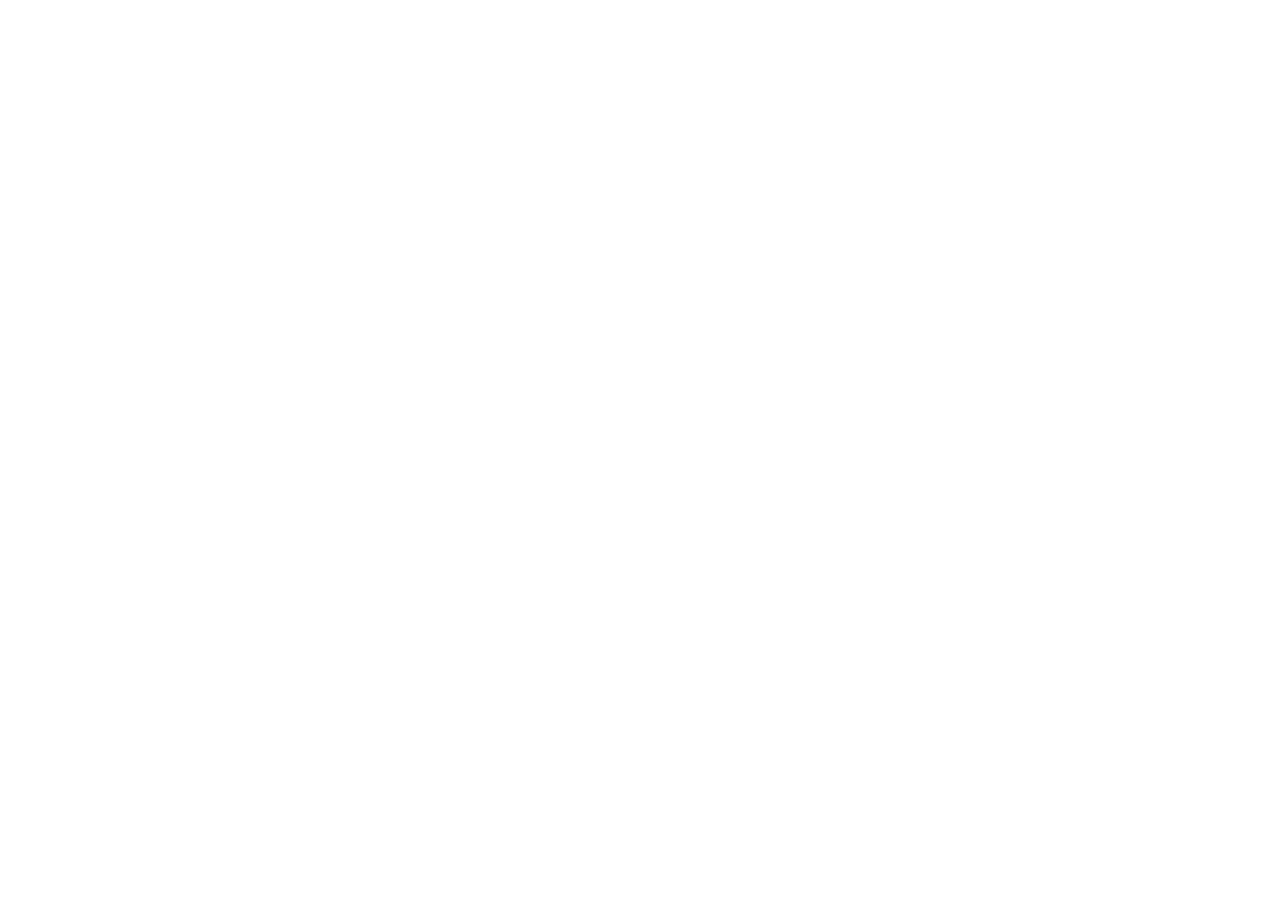
==== flex.html @ 1f8d32c5 "Create Flex.html Bootstrap" ====
<!DOCTYPE html>
<html lang="en">
<head>
    <meta charset="UTF-8">
    <meta http-equiv="X-UA-Compatible" content="IE=edge">
    <meta name="viewport" content="width=device-width, initial-scale=1.0">
    <link rel="stylesheet" href="style.css">
    <link href="https://cdn.jsdelivr.net/npm/bootstrap@5.2.3/dist/css/bootstrap.min.css" rel="stylesheet">
    <title>Flex Bootstrap</title>
</head>
<body>
    







    <script src="script.js"></script>
    <script src="https://cdn.jsdelivr.net/npm/bootstrap@5.2.3/dist/js/bootstrap.bundle.min.js"></script>
</body>
</html>
---- style.css ----
.card_style{
    width: 400px;
}

body{
    position: relative;
}
#section1{
    padding: 100px 20px;
}
#section2{
    padding: 100px 20px;
}
#section3{
    padding: 100px 20px;
}
#section4{
    padding: 100px 20px;
}
span {
    display: inline-block;
    width: 70px;
    height: 70px;
    margin: 6px;
    background-color: #f9f9f9;
  }
#bgc{
    background-color: rgb(145, 145, 145);
}
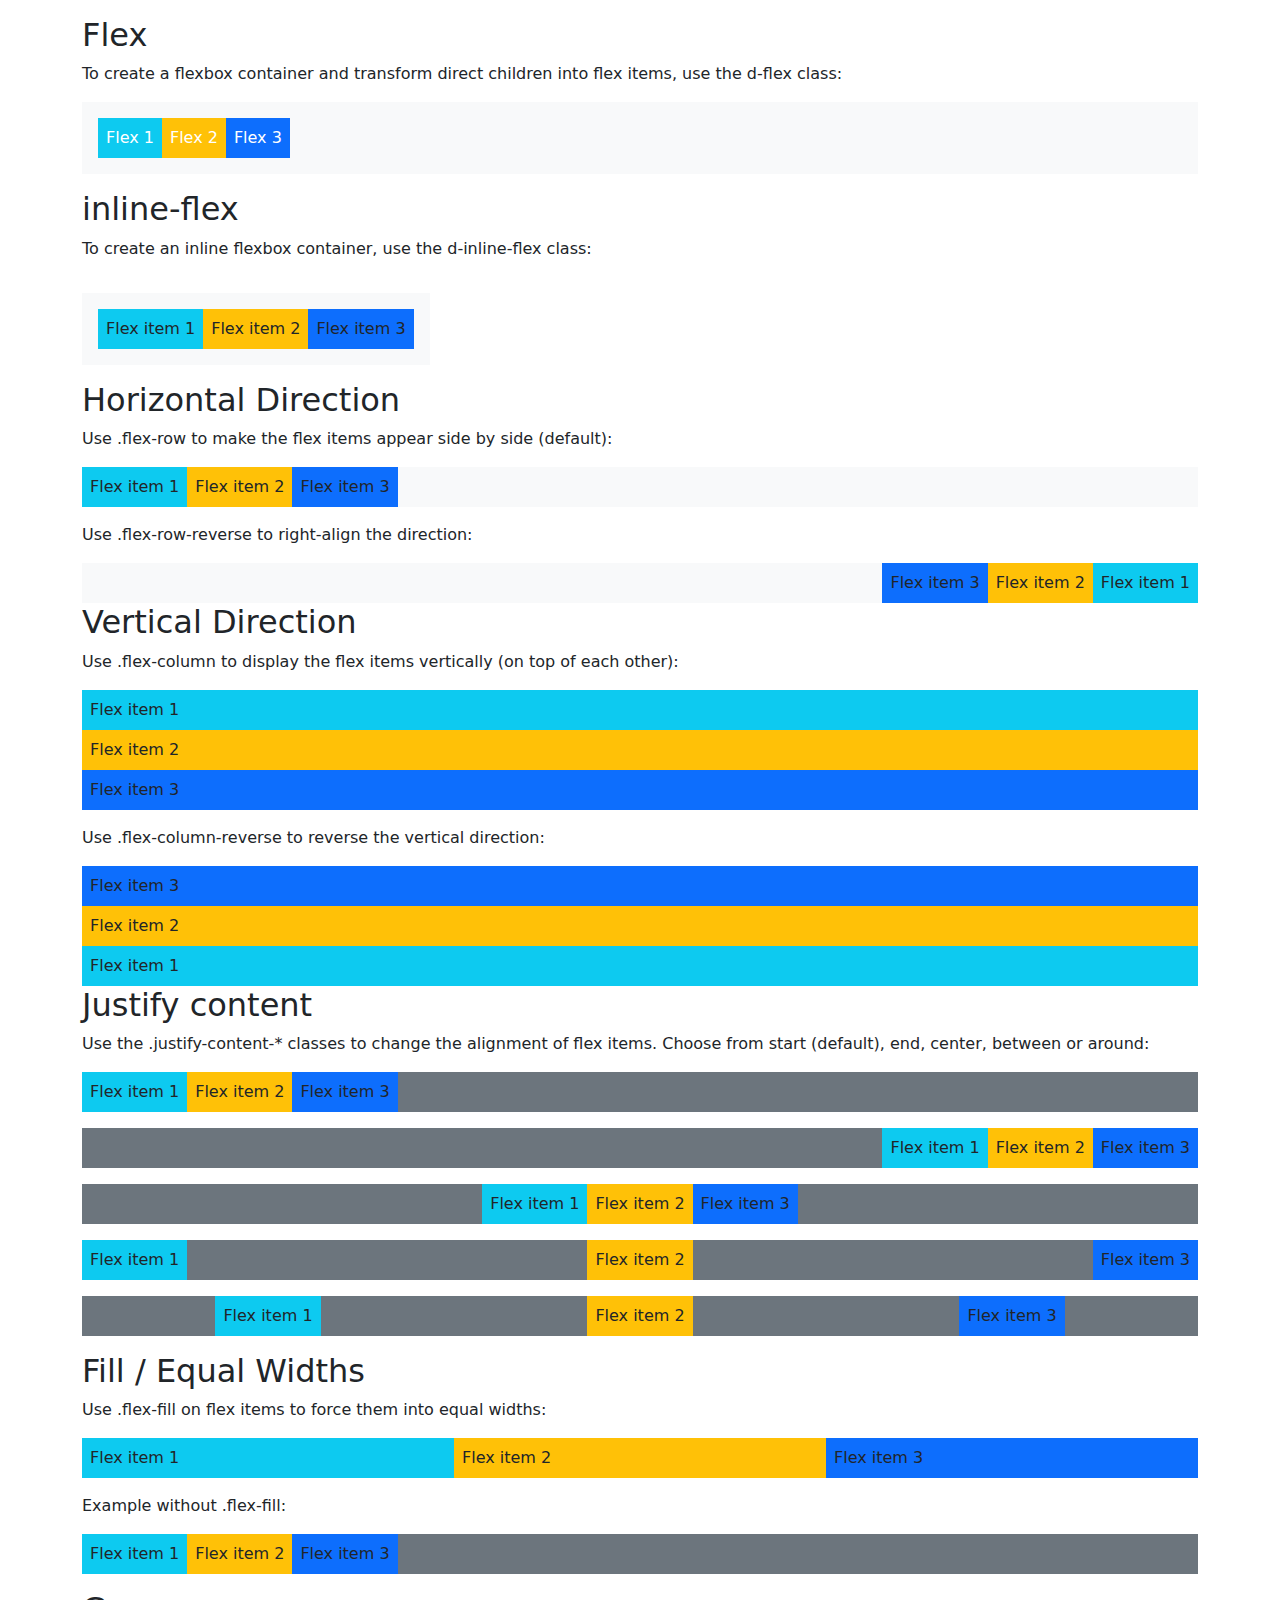
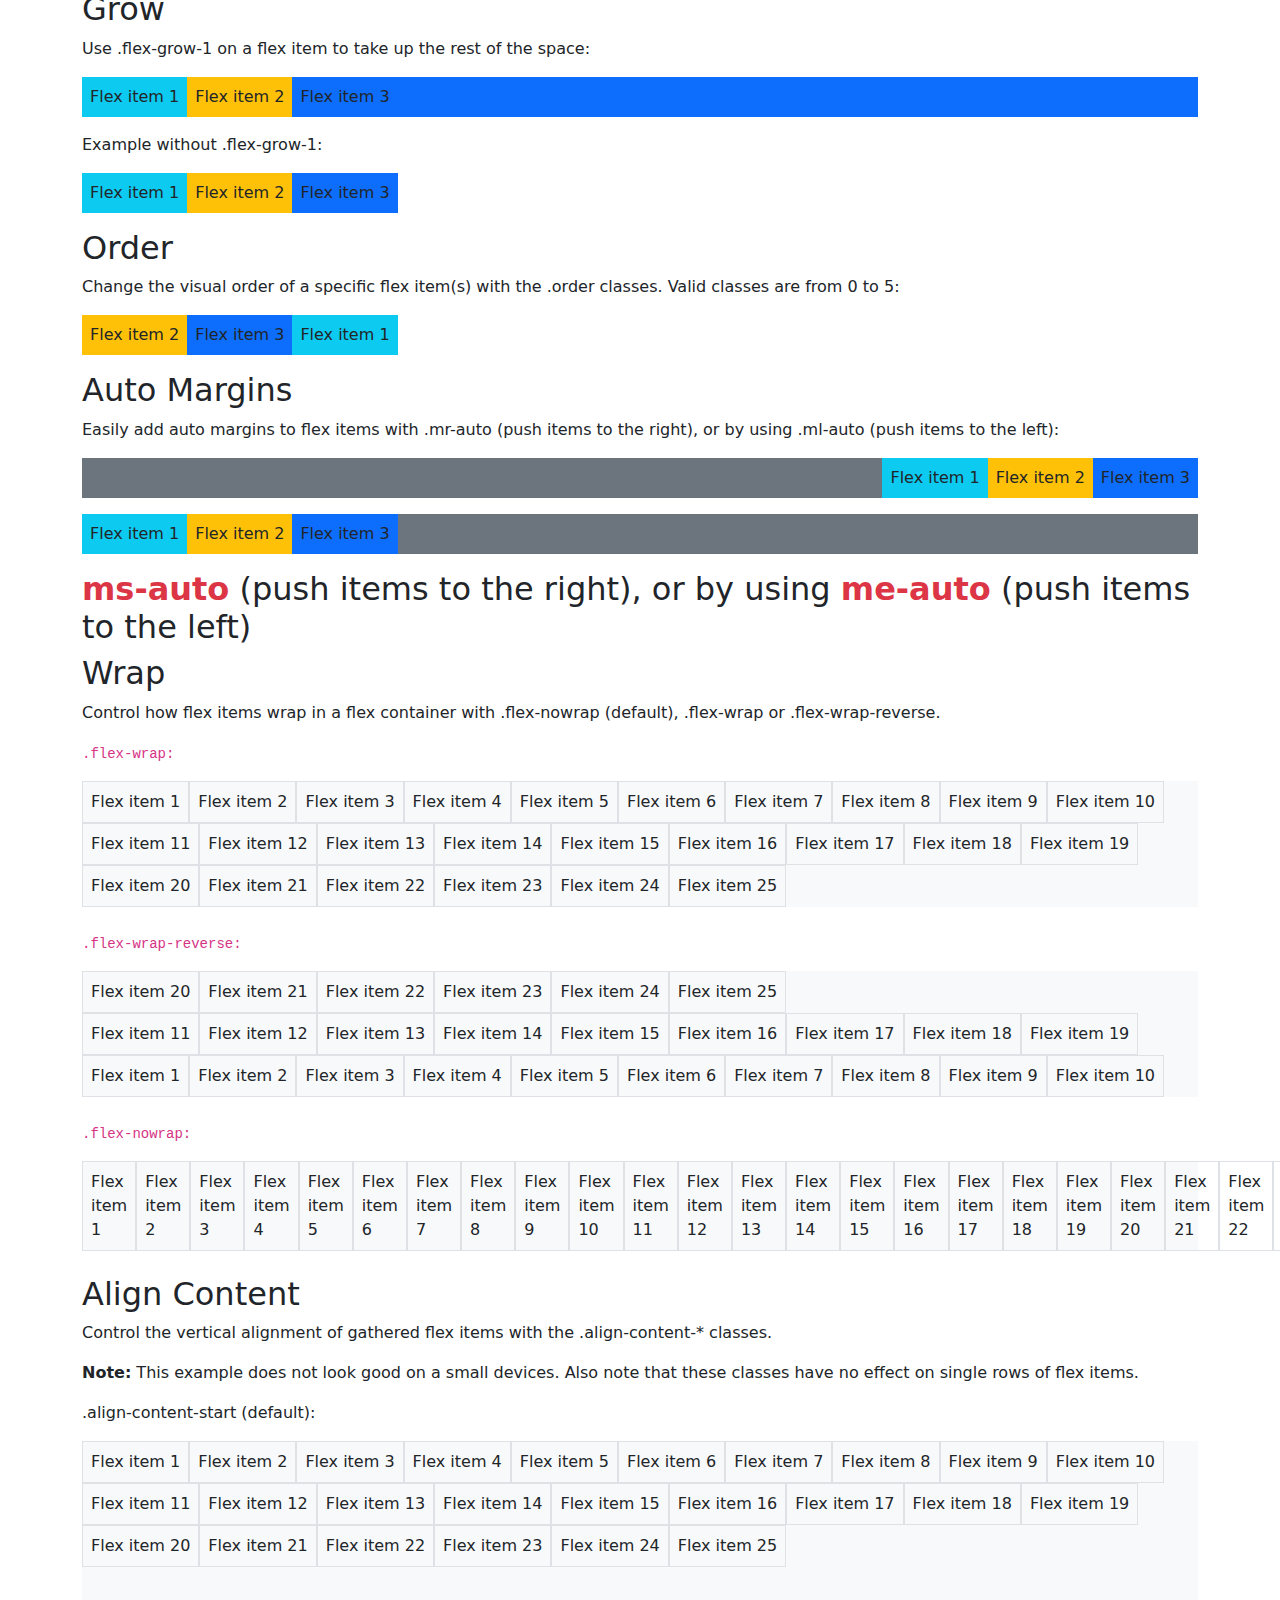
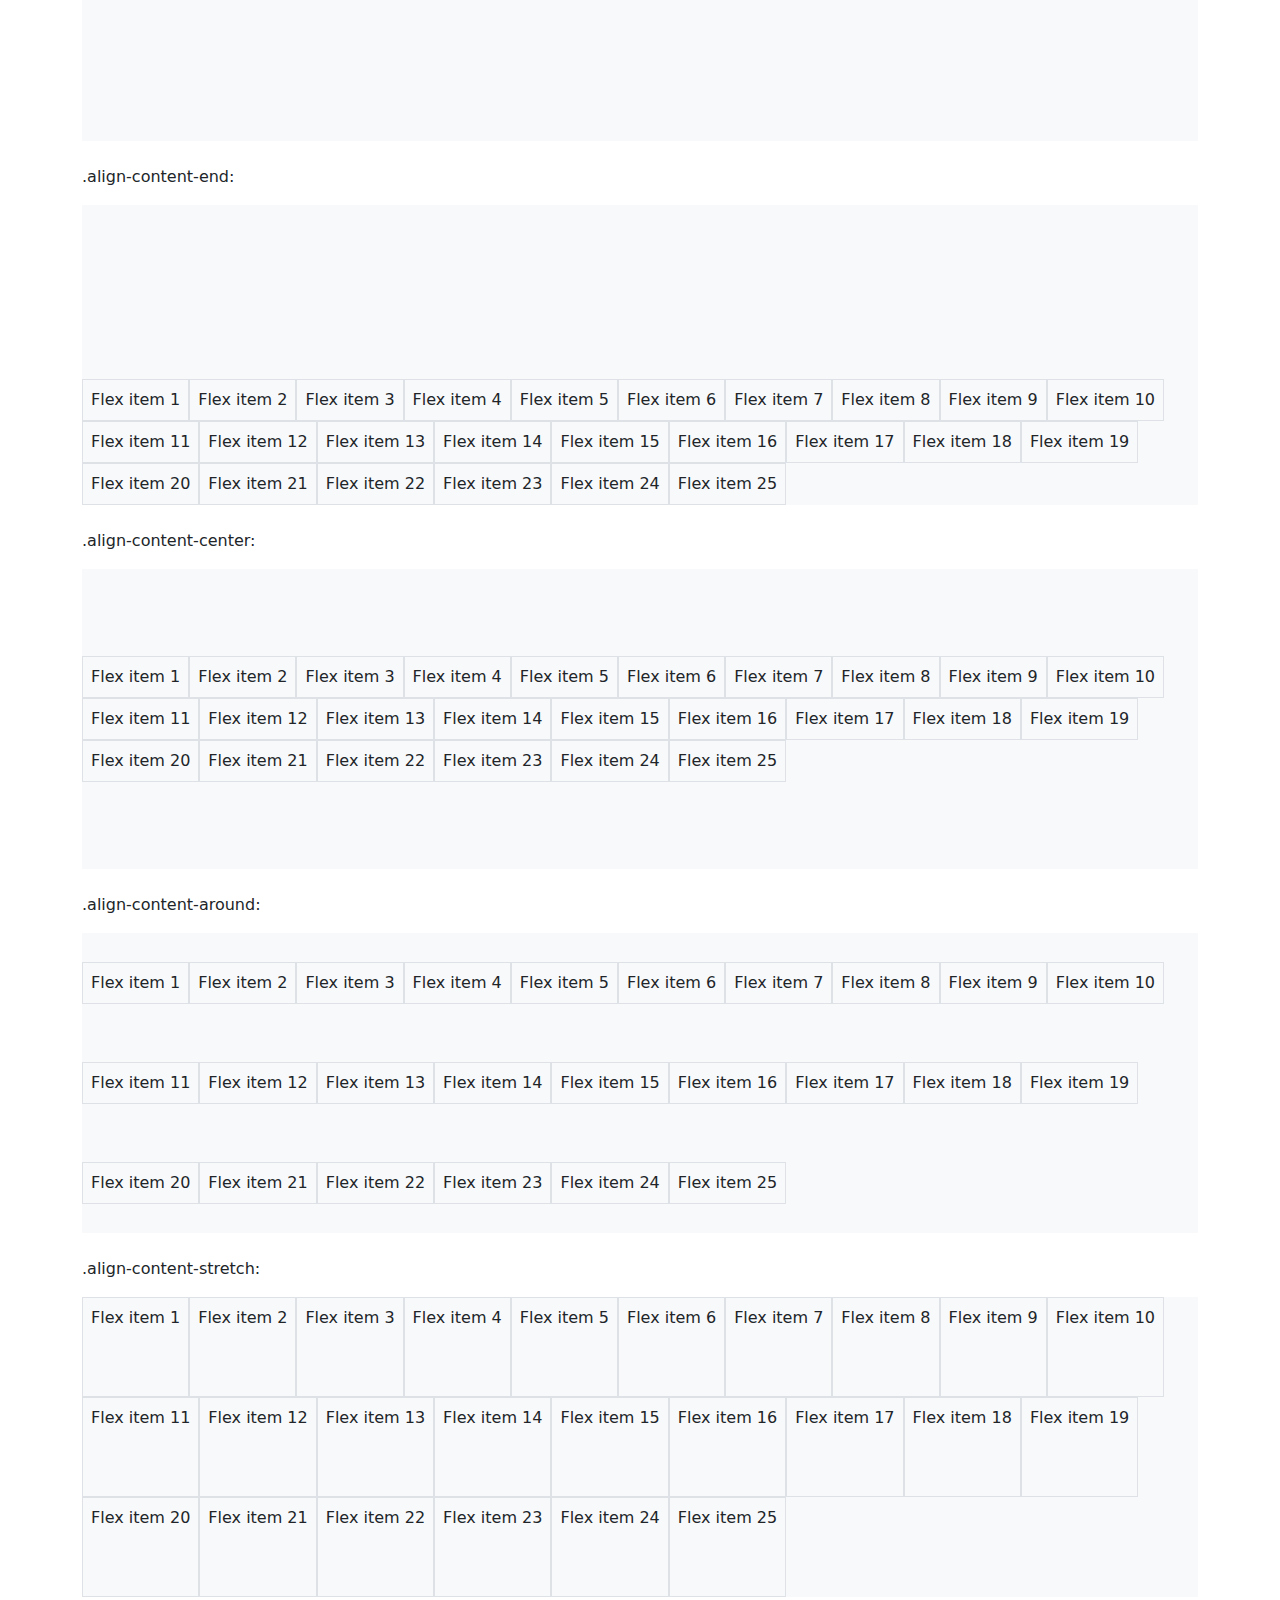
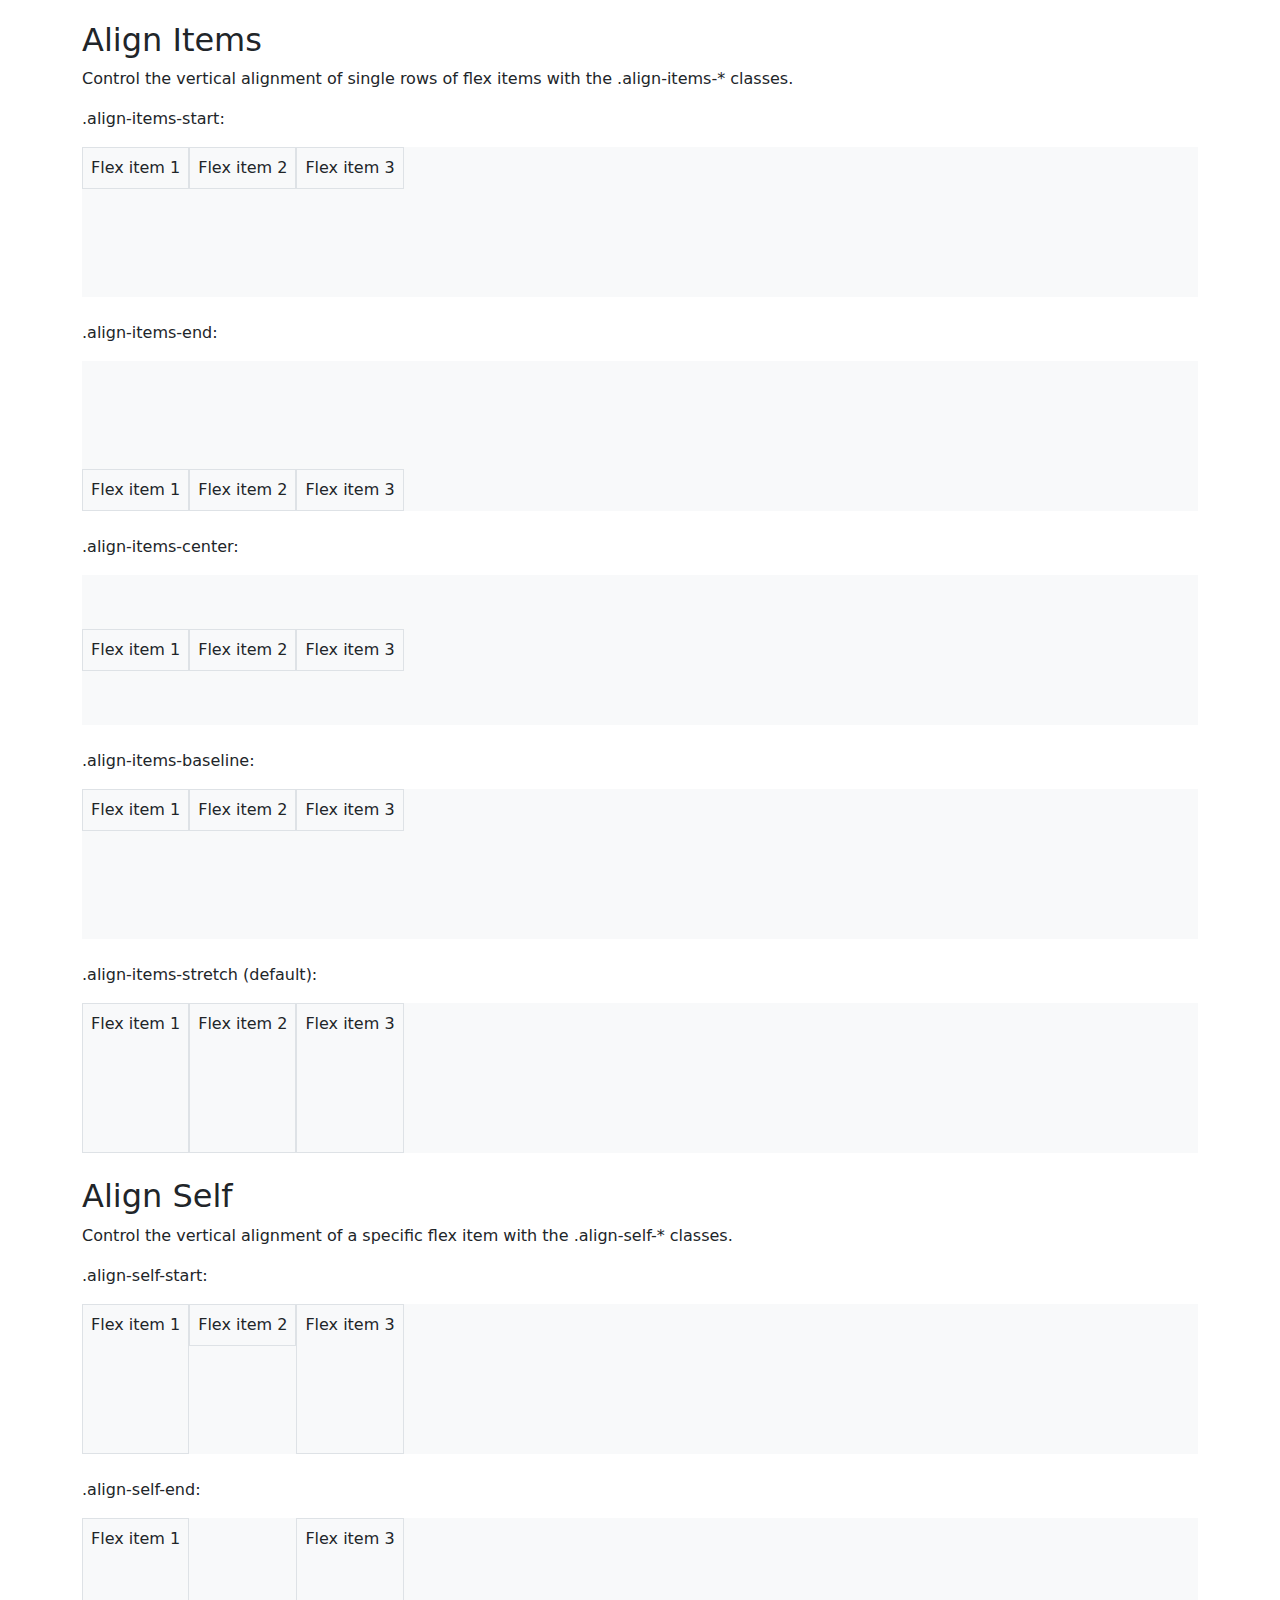
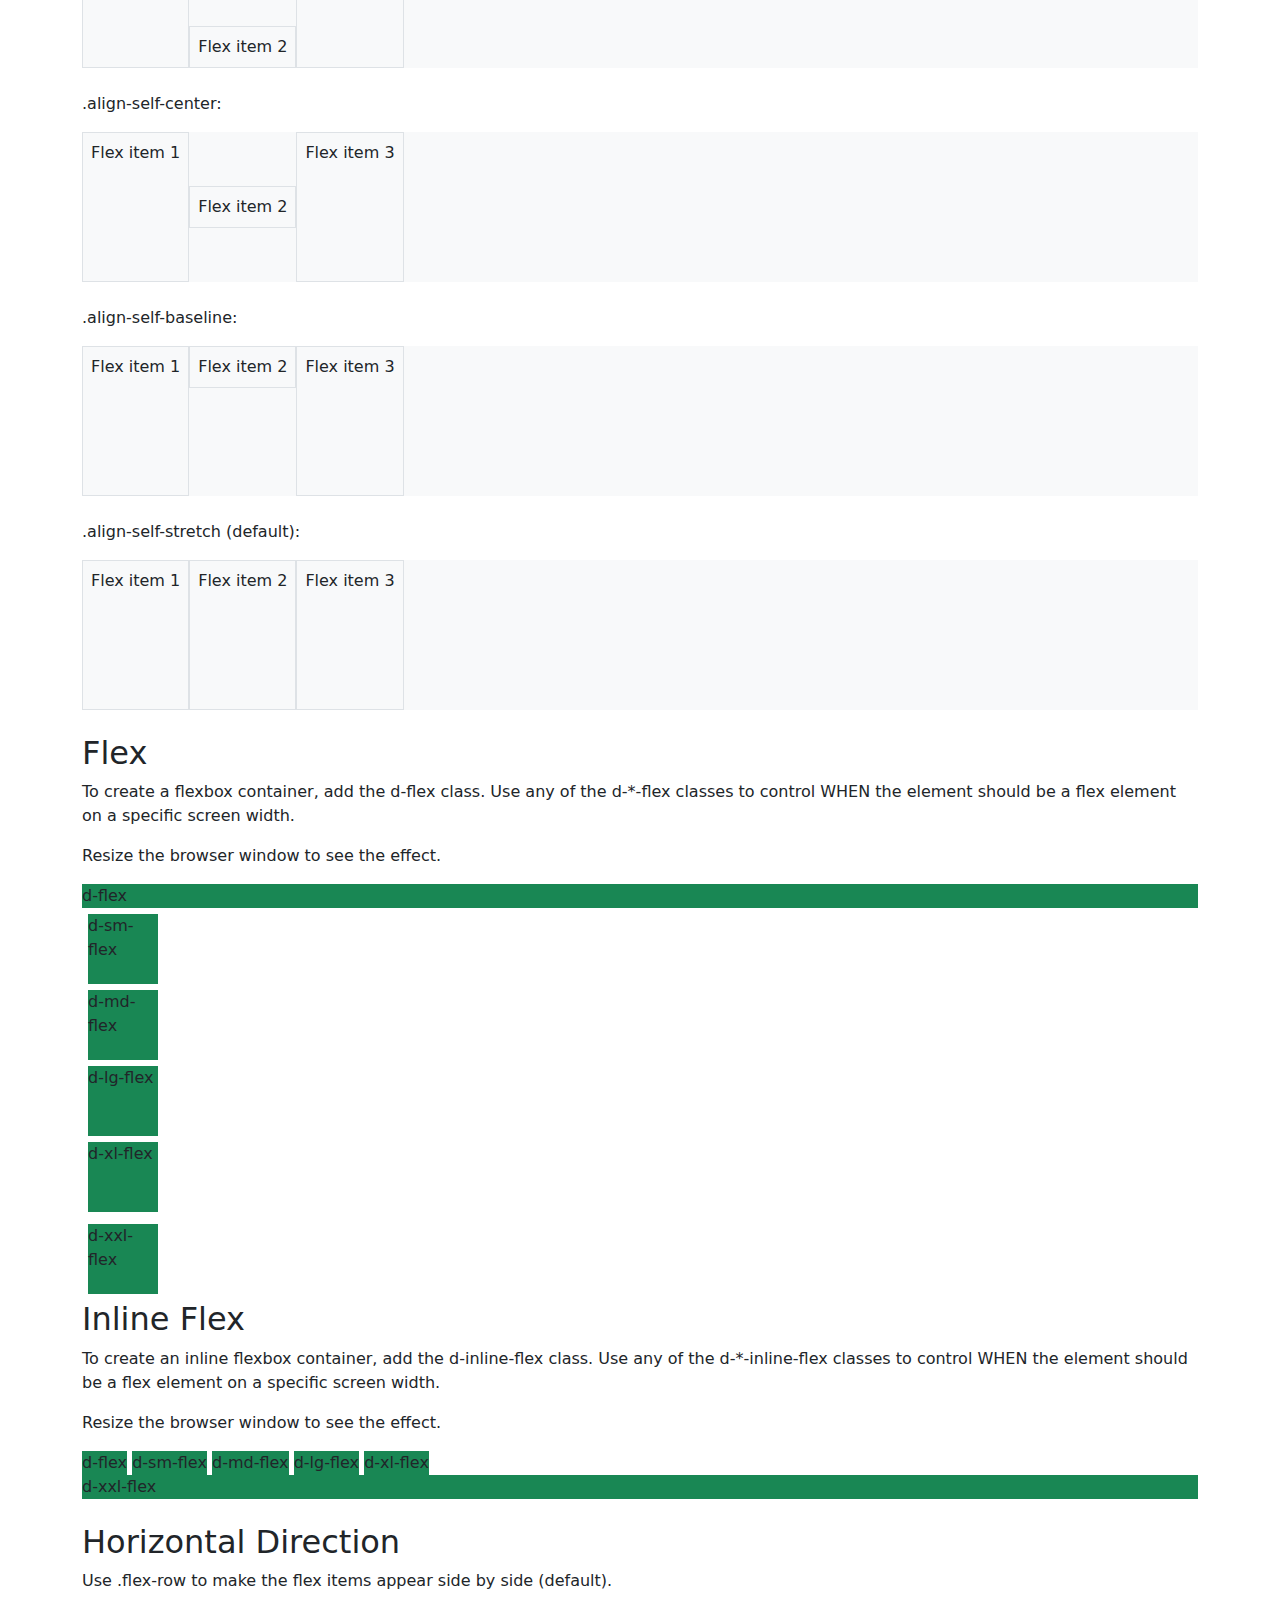
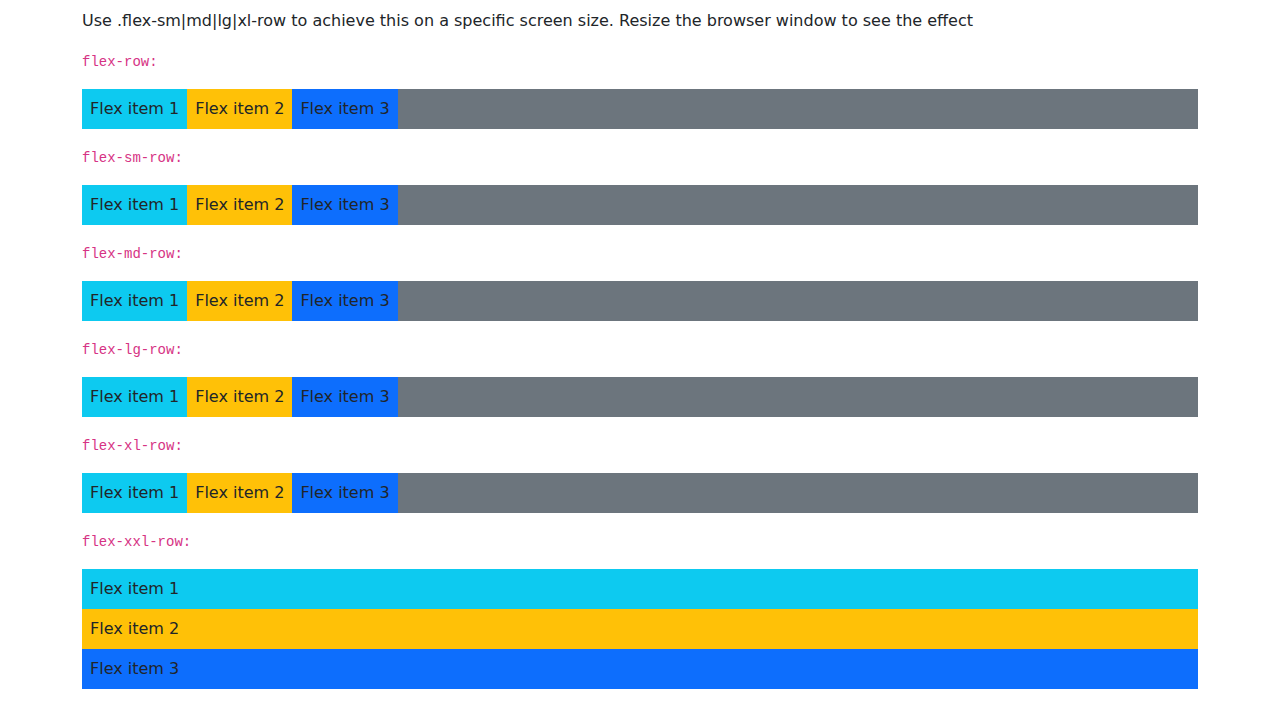
==== commit 49dc7bc6: "added new line's code bootstrap" ====
--- a/flex.html
+++ b/flex.html
@@ -9,7 +9,506 @@
     <title>Flex Bootstrap</title>
 </head>
 <body>
-    
+    <div class="container mt-3">
+        <h2>Flex</h2>
+        <p>To create a flexbox container and transform direct children into flex items, use the d-flex class:</p>
+        <div class="d-flex p-3 bg-light text-bg-dark">
+            <div class="p-2 bg-info">Flex 1</div>
+            <div class="p-2 bg-warning">Flex 2</div>
+            <div class="p-2 bg-primary">Flex 3</div>
+        </div>
+        <h2 class="mt-3">inline-flex</h2>
+        <p>To create an inline flexbox container, use the d-inline-flex class:</p>
+        <div class="mt-3 d-inline-flex p-3 bg-light">
+            <div class="p-2 bg-info">Flex item 1</div>
+            <div class="p-2 bg-warning">Flex item 2</div>
+            <div class="p-2 bg-primary">Flex item 3</div>
+        </div>
+        <h2 class="mt-3">Horizontal Direction</h2>
+        <p>Use .flex-row to make the flex items appear side by side (default):</p>
+        <div class="d-flex flex-row bg-light mb-3">
+            <div class="p-2 bg-info">Flex item 1</div>
+            <div class="p-2 bg-warning">Flex item 2</div>
+            <div class="p-2 bg-primary">Flex item 3</div>
+        </div>
+        <p>Use .flex-row-reverse to right-align the direction:</p>
+        <div class="d-flex flex-row-reverse bg-light">
+          <div class="p-2 bg-info">Flex item 1</div>
+          <div class="p-2 bg-warning">Flex item 2</div>
+          <div class="p-2 bg-primary">Flex item 3</div>
+        </div>
+        <h2>Vertical Direction</h2>
+        <p>Use .flex-column to display the flex items vertically (on top of each other):</p>
+        <div class="d-flex flex-column mb-3">
+          <div class="p-2 bg-info">Flex item 1</div>
+          <div class="p-2 bg-warning">Flex item 2</div>
+          <div class="p-2 bg-primary">Flex item 3</div>
+        </div>
+        <p>Use .flex-column-reverse to reverse the vertical direction:</p>
+        <div class="d-flex flex-column-reverse">
+          <div class="p-2 bg-info">Flex item 1</div>
+          <div class="p-2 bg-warning">Flex item 2</div>
+          <div class="p-2 bg-primary">Flex item 3</div>
+        </div>
+        <h2>Justify content</h2>
+        <p>Use the .justify-content-* classes to change the alignment of flex items. Choose from start (default), end, center, between or around:</p>
+        <div class="d-flex justify-content-start bg-secondary mb-3">
+          <div class="p-2 bg-info">Flex item 1</div>
+          <div class="p-2 bg-warning">Flex item 2</div>
+          <div class="p-2 bg-primary">Flex item 3</div>
+        </div>
+        <div class="d-flex justify-content-end bg-secondary mb-3">
+          <div class="p-2 bg-info">Flex item 1</div>
+          <div class="p-2 bg-warning">Flex item 2</div>
+          <div class="p-2 bg-primary">Flex item 3</div>
+        </div>
+        <div class="d-flex justify-content-center bg-secondary mb-3">
+          <div class="p-2 bg-info">Flex item 1</div>
+          <div class="p-2 bg-warning">Flex item 2</div>
+          <div class="p-2 bg-primary">Flex item 3</div>
+        </div>
+        <div class="d-flex justify-content-between bg-secondary mb-3">
+          <div class="p-2 bg-info">Flex item 1</div>
+          <div class="p-2 bg-warning">Flex item 2</div>
+          <div class="p-2 bg-primary">Flex item 3</div>
+        </div>
+        <div class="d-flex justify-content-around bg-secondary mb-3">
+          <div class="p-2 bg-info">Flex item 1</div>
+          <div class="p-2 bg-warning">Flex item 2</div>
+          <div class="p-2 bg-primary">Flex item 3</div>
+        </div>
+        <h2>Fill / Equal Widths</h2>
+        <p>Use .flex-fill on flex items to force them into equal widths:</p>
+        <div class="d-flex mb-3">
+          <div class="p-2 flex-fill bg-info">Flex item 1</div>
+          <div class="p-2 flex-fill bg-warning">Flex item 2</div>
+          <div class="p-2 flex-fill bg-primary">Flex item 3</div>
+        </div>
+        <p>Example without .flex-fill:</p>
+        <div class="d-flex mb-3 bg-secondary">
+          <div class="p-2 bg-info">Flex item 1</div>
+          <div class="p-2 bg-warning">Flex item 2</div>
+          <div class="p-2 bg-primary">Flex item 3</div>
+        </div>
+        <h2>Grow</h2>
+        <p>Use .flex-grow-1 on a flex item to take up the rest of the space:</p>
+        <div class="d-flex mb-3">
+          <div class="p-2 bg-info">Flex item 1</div>
+          <div class="p-2 bg-warning">Flex item 2</div>
+          <div class="p-2 flex-grow-1 bg-primary">Flex item 3</div>
+        </div>
+        <p>Example without .flex-grow-1:</p>
+        <div class="d-flex mb-3">
+          <div class="p-2 bg-info">Flex item 1</div>
+          <div class="p-2 bg-warning">Flex item 2</div>
+          <div class="p-2 bg-primary">Flex item 3</div>
+        </div>
+        <h2>Order</h2>
+        <p>Change the visual order of a specific flex item(s) with the .order classes. Valid classes are from 0 to 5:</p>
+        <div class="d-flex mb-3">
+          <div class="p-2 order-3 bg-info">Flex item 1</div>
+          <div class="p-2 order-1 bg-warning">Flex item 2</div>
+          <div class="p-2 order-2 bg-primary">Flex item 3</div>
+        </div>
+        <h2>Auto Margins</h2>
+        <p>Easily add auto margins to flex items with .mr-auto (push items to the right), or by using .ml-auto (push items to the left):</p>
+        <div class="d-flex mb-3 bg-secondary">
+          <div class="p-2 ms-auto bg-info">Flex item 1</div>    <!-- mr-auto : margin right -->
+          <div class="p-2 bg-warning">Flex item 2</div>
+          <div class="p-2 bg-primary">Flex item 3</div>
+        </div>
+        <div class="d-flex mb-3 bg-secondary">
+          <div class="p-2  bg-info">Flex item 1</div>
+          <div class="p-2 bg-warning">Flex item 2</div>
+          <div class="p-2 me-auto bg-primary">Flex item 3</div>  <!-- ml-auto : margin left-->
+        </div>
+        <h2><strong class="text-danger">ms-auto</strong> (push items to the right), or by using <strong class="text-danger">me-auto</strong> (push items to the left)</h2>
+        <h2>Wrap</h2>
+        <p>Control how flex items wrap in a flex container with .flex-nowrap (default), .flex-wrap or .flex-wrap-reverse.</p>
+        <p><code>.flex-wrap:</code></p>
+        <div class="d-flex flex-wrap bg-light">
+          <div class="p-2 border">Flex item 1</div>
+          <div class="p-2 border">Flex item 2</div>
+          <div class="p-2 border">Flex item 3</div>
+          <div class="p-2 border">Flex item 4</div>
+          <div class="p-2 border">Flex item 5</div>
+          <div class="p-2 border">Flex item 6</div>
+          <div class="p-2 border">Flex item 7</div>
+          <div class="p-2 border">Flex item 8</div>
+          <div class="p-2 border">Flex item 9</div>
+          <div class="p-2 border">Flex item 10</div>
+          <div class="p-2 border">Flex item 11</div>
+          <div class="p-2 border">Flex item 12</div>
+          <div class="p-2 border">Flex item 13 </div>
+          <div class="p-2 border">Flex item 14</div>
+          <div class="p-2 border">Flex item 15</div>
+          <div class="p-2 border">Flex item 16</div>
+          <div class="p-2 border">Flex item 17</div>
+          <div class="p-2 border">Flex item 18</div>
+          <div class="p-2 border">Flex item 19</div>
+          <div class="p-2 border">Flex item 20</div>
+          <div class="p-2 border">Flex item 21</div>
+          <div class="p-2 border">Flex item 22</div>
+          <div class="p-2 border">Flex item 23</div>
+          <div class="p-2 border">Flex item 24</div>
+          <div class="p-2 border">Flex item 25</div>
+        </div>
+        <br>
+        <p><code>.flex-wrap-reverse:</code></p>
+        <div class="d-flex flex-wrap-reverse bg-light">
+          <div class="p-2 border">Flex item 1</div>
+          <div class="p-2 border">Flex item 2</div>
+          <div class="p-2 border">Flex item 3</div>
+          <div class="p-2 border">Flex item 4</div>
+          <div class="p-2 border">Flex item 5</div>
+          <div class="p-2 border">Flex item 6</div>
+          <div class="p-2 border">Flex item 7</div>
+          <div class="p-2 border">Flex item 8</div>
+          <div class="p-2 border">Flex item 9</div>
+          <div class="p-2 border">Flex item 10</div>
+          <div class="p-2 border">Flex item 11</div>
+          <div class="p-2 border">Flex item 12</div>
+          <div class="p-2 border">Flex item 13 </div>
+          <div class="p-2 border">Flex item 14</div>
+          <div class="p-2 border">Flex item 15</div>
+          <div class="p-2 border">Flex item 16</div>
+          <div class="p-2 border">Flex item 17</div>
+          <div class="p-2 border">Flex item 18</div>
+          <div class="p-2 border">Flex item 19</div>
+          <div class="p-2 border">Flex item 20</div>
+          <div class="p-2 border">Flex item 21</div>
+          <div class="p-2 border">Flex item 22</div>
+          <div class="p-2 border">Flex item 23</div>
+          <div class="p-2 border">Flex item 24</div>
+          <div class="p-2 border">Flex item 25</div>
+        </div>
+        <br>
+        <p><code>.flex-nowrap:</code></p>
+        <div class="d-flex flex-nowrap bg-light">
+          <div class="p-2 border">Flex item 1</div>
+          <div class="p-2 border">Flex item 2</div>
+          <div class="p-2 border">Flex item 3</div>
+          <div class="p-2 border">Flex item 4</div>
+          <div class="p-2 border">Flex item 5</div>
+          <div class="p-2 border">Flex item 6</div>
+          <div class="p-2 border">Flex item 7</div>
+          <div class="p-2 border">Flex item 8</div>
+          <div class="p-2 border">Flex item 9</div>
+          <div class="p-2 border">Flex item 10</div>
+          <div class="p-2 border">Flex item 11</div>
+          <div class="p-2 border">Flex item 12</div>
+          <div class="p-2 border">Flex item 13 </div>
+          <div class="p-2 border">Flex item 14</div>
+          <div class="p-2 border">Flex item 15</div>
+          <div class="p-2 border">Flex item 16</div>
+          <div class="p-2 border">Flex item 17</div>
+          <div class="p-2 border">Flex item 18</div>
+          <div class="p-2 border">Flex item 19</div>
+          <div class="p-2 border">Flex item 20</div>
+          <div class="p-2 border">Flex item 21</div>
+          <div class="p-2 border">Flex item 22</div>
+          <div class="p-2 border">Flex item 23</div>
+          <div class="p-2 border">Flex item 24</div>
+          <div class="p-2 border">Flex item 25</div>
+          <div class="p-2 border">Flex item 26</div>
+          <div class="p-2 border">Flex item 27</div>
+          <div class="p-2 border">Flex item 28</div>
+          <div class="p-2 border">Flex item 29</div>
+          <div class="p-2 border">Flex item 30</div>
+          <div class="p-2 border">Flex item 31</div>
+          <div class="p-2 border">Flex item 32</div>
+          <div class="p-2 border">Flex item 33</div>
+          <div class="p-2 border">Flex item 34</div>
+          <div class="p-2 border">Flex item 35</div>
+        </div>
+        <br>
+        <h2>Align Content</h2>
+        <p>Control the vertical alignment of gathered flex items with the .align-content-* classes.</p>
+        <p><strong>Note:</strong> This example does not look good on a small devices. Also note that these classes have no effect on single rows of flex items.</p>
+        <p>.align-content-start (default):</p>
+        <div class="d-flex flex-wrap align-content-start bg-light" style="height:300px">
+          <div class="p-2 border">Flex item 1</div>
+          <div class="p-2 border">Flex item 2</div>
+          <div class="p-2 border">Flex item 3</div>
+          <div class="p-2 border">Flex item 4</div>
+          <div class="p-2 border">Flex item 5</div>
+          <div class="p-2 border">Flex item 6</div>
+          <div class="p-2 border">Flex item 7</div>
+          <div class="p-2 border">Flex item 8</div>
+          <div class="p-2 border">Flex item 9</div>
+          <div class="p-2 border">Flex item 10</div>
+          <div class="p-2 border">Flex item 11</div>
+          <div class="p-2 border">Flex item 12</div>
+          <div class="p-2 border">Flex item 13 </div>
+          <div class="p-2 border">Flex item 14</div>
+          <div class="p-2 border">Flex item 15</div>
+          <div class="p-2 border">Flex item 16</div>
+          <div class="p-2 border">Flex item 17</div>
+          <div class="p-2 border">Flex item 18</div>
+          <div class="p-2 border">Flex item 19</div>
+          <div class="p-2 border">Flex item 20</div>
+          <div class="p-2 border">Flex item 21</div>
+          <div class="p-2 border">Flex item 22</div>
+          <div class="p-2 border">Flex item 23</div>
+          <div class="p-2 border">Flex item 24</div>
+          <div class="p-2 border">Flex item 25</div>
+        </div>
+        <br>
+        <p>.align-content-end:</p>
+        <div class="d-flex flex-wrap align-content-end bg-light" style="height:300px">
+          <div class="p-2 border">Flex item 1</div>
+          <div class="p-2 border">Flex item 2</div>
+          <div class="p-2 border">Flex item 3</div>
+          <div class="p-2 border">Flex item 4</div>
+          <div class="p-2 border">Flex item 5</div>
+          <div class="p-2 border">Flex item 6</div>
+          <div class="p-2 border">Flex item 7</div>
+          <div class="p-2 border">Flex item 8</div>
+          <div class="p-2 border">Flex item 9</div>
+          <div class="p-2 border">Flex item 10</div>
+          <div class="p-2 border">Flex item 11</div>
+          <div class="p-2 border">Flex item 12</div>
+          <div class="p-2 border">Flex item 13 </div>
+          <div class="p-2 border">Flex item 14</div>
+          <div class="p-2 border">Flex item 15</div>
+          <div class="p-2 border">Flex item 16</div>
+          <div class="p-2 border">Flex item 17</div>
+          <div class="p-2 border">Flex item 18</div>
+          <div class="p-2 border">Flex item 19</div>
+          <div class="p-2 border">Flex item 20</div>
+          <div class="p-2 border">Flex item 21</div>
+          <div class="p-2 border">Flex item 22</div>
+          <div class="p-2 border">Flex item 23</div>
+          <div class="p-2 border">Flex item 24</div>
+          <div class="p-2 border">Flex item 25</div>
+        </div>
+        <br>
+        <p>.align-content-center:</p>
+        <div class="d-flex flex-wrap align-content-center bg-light" style="height:300px">
+          <div class="p-2 border">Flex item 1</div>
+          <div class="p-2 border">Flex item 2</div>
+          <div class="p-2 border">Flex item 3</div>
+          <div class="p-2 border">Flex item 4</div>
+          <div class="p-2 border">Flex item 5</div>
+          <div class="p-2 border">Flex item 6</div>
+          <div class="p-2 border">Flex item 7</div>
+          <div class="p-2 border">Flex item 8</div>
+          <div class="p-2 border">Flex item 9</div>
+          <div class="p-2 border">Flex item 10</div>
+          <div class="p-2 border">Flex item 11</div>
+          <div class="p-2 border">Flex item 12</div>
+          <div class="p-2 border">Flex item 13 </div>
+          <div class="p-2 border">Flex item 14</div>
+          <div class="p-2 border">Flex item 15</div>
+          <div class="p-2 border">Flex item 16</div>
+          <div class="p-2 border">Flex item 17</div>
+          <div class="p-2 border">Flex item 18</div>
+          <div class="p-2 border">Flex item 19</div>
+          <div class="p-2 border">Flex item 20</div>
+          <div class="p-2 border">Flex item 21</div>
+          <div class="p-2 border">Flex item 22</div>
+          <div class="p-2 border">Flex item 23</div>
+          <div class="p-2 border">Flex item 24</div>
+          <div class="p-2 border">Flex item 25</div>
+        </div>
+        <br>
+        <p>.align-content-around:</p>
+        <div class="d-flex flex-wrap align-content-around bg-light" style="height:300px">
+          <div class="p-2 border">Flex item 1</div>
+          <div class="p-2 border">Flex item 2</div>
+          <div class="p-2 border">Flex item 3</div>
+          <div class="p-2 border">Flex item 4</div>
+          <div class="p-2 border">Flex item 5</div>
+          <div class="p-2 border">Flex item 6</div>
+          <div class="p-2 border">Flex item 7</div>
+          <div class="p-2 border">Flex item 8</div>
+          <div class="p-2 border">Flex item 9</div>
+          <div class="p-2 border">Flex item 10</div>
+          <div class="p-2 border">Flex item 11</div>
+          <div class="p-2 border">Flex item 12</div>
+          <div class="p-2 border">Flex item 13 </div>
+          <div class="p-2 border">Flex item 14</div>
+          <div class="p-2 border">Flex item 15</div>
+          <div class="p-2 border">Flex item 16</div>
+          <div class="p-2 border">Flex item 17</div>
+          <div class="p-2 border">Flex item 18</div>
+          <div class="p-2 border">Flex item 19</div>
+          <div class="p-2 border">Flex item 20</div>
+          <div class="p-2 border">Flex item 21</div>
+          <div class="p-2 border">Flex item 22</div>
+          <div class="p-2 border">Flex item 23</div>
+          <div class="p-2 border">Flex item 24</div>
+          <div class="p-2 border">Flex item 25</div>
+        </div>
+        <br>
+        <p>.align-content-stretch:</p>
+        <div class="d-flex flex-wrap align-content-stretch bg-light" style="height:300px">
+          <div class="p-2 border">Flex item 1</div>
+          <div class="p-2 border">Flex item 2</div>
+          <div class="p-2 border">Flex item 3</div>
+          <div class="p-2 border">Flex item 4</div>
+          <div class="p-2 border">Flex item 5</div>
+          <div class="p-2 border">Flex item 6</div>
+          <div class="p-2 border">Flex item 7</div>
+          <div class="p-2 border">Flex item 8</div>
+          <div class="p-2 border">Flex item 9</div>
+          <div class="p-2 border">Flex item 10</div>
+          <div class="p-2 border">Flex item 11</div>
+          <div class="p-2 border">Flex item 12</div>
+          <div class="p-2 border">Flex item 13 </div>
+          <div class="p-2 border">Flex item 14</div>
+          <div class="p-2 border">Flex item 15</div>
+          <div class="p-2 border">Flex item 16</div>
+          <div class="p-2 border">Flex item 17</div>
+          <div class="p-2 border">Flex item 18</div>
+          <div class="p-2 border">Flex item 19</div>
+          <div class="p-2 border">Flex item 20</div>
+          <div class="p-2 border">Flex item 21</div>
+          <div class="p-2 border">Flex item 22</div>
+          <div class="p-2 border">Flex item 23</div>
+          <div class="p-2 border">Flex item 24</div>
+          <div class="p-2 border">Flex item 25</div>
+        </div>
+        <br>
+        <h2>Align Items</h2>
+        <p>Control the vertical alignment of single rows of flex items with the .align-items-* classes.</p>
+        <p>.align-items-start:</p>
+        <div class="d-flex align-items-start bg-light" style="height:150px">
+          <div class="p-2 border">Flex item 1</div>
+          <div class="p-2 border">Flex item 2</div>
+          <div class="p-2 border">Flex item 3</div>
+        </div>
+        <br>
+        <p>.align-items-end:</p>
+        <div class="d-flex align-items-end bg-light" style="height:150px">
+          <div class="p-2 border">Flex item 1</div>
+          <div class="p-2 border">Flex item 2</div>
+          <div class="p-2 border">Flex item 3</div>
+        </div>
+        <br>
+        <p>.align-items-center:</p>
+        <div class="d-flex align-items-center bg-light" style="height:150px">
+          <div class="p-2 border">Flex item 1</div>
+          <div class="p-2 border">Flex item 2</div>
+          <div class="p-2 border">Flex item 3</div>
+        </div>
+        <br>
+        <p>.align-items-baseline:</p>
+        <div class="d-flex align-items-baseline bg-light" style="height:150px">
+          <div class="p-2 border">Flex item 1</div>
+          <div class="p-2 border">Flex item 2</div>
+          <div class="p-2 border">Flex item 3</div>
+        </div>
+        <br>
+        <p>.align-items-stretch (default):</p>
+        <div class="d-flex align-items-stretch bg-light" style="height:150px">
+          <div class="p-2 border">Flex item 1</div>
+          <div class="p-2 border">Flex item 2</div>
+          <div class="p-2 border">Flex item 3</div>
+        </div>
+        <br>
+        <h2>Align Self</h2>
+        <p>Control the vertical alignment of a specific flex item with the .align-self-* classes.</p>
+        <p>.align-self-start:</p>
+        <div class="d-flex bg-light" style="height:150px">
+          <div class="p-2 border">Flex item 1</div>
+          <div class="p-2 border align-self-start">Flex item 2</div>
+          <div class="p-2 border">Flex item 3</div>
+        </div>
+        <br>
+        <p>.align-self-end:</p>
+        <div class="d-flex bg-light" style="height:150px">
+          <div class="p-2 border">Flex item 1</div>
+          <div class="p-2 border align-self-end">Flex item 2</div>
+          <div class="p-2 border">Flex item 3</div>
+        </div>
+        <br>
+        <p>.align-self-center:</p>
+        <div class="d-flex bg-light" style="height:150px">
+          <div class="p-2 border">Flex item 1</div>
+          <div class="p-2 border align-self-center">Flex item 2</div>
+          <div class="p-2 border">Flex item 3</div>
+        </div>
+        <br>
+        <p>.align-self-baseline:</p>
+        <div class="d-flex bg-light" style="height:150px">
+          <div class="p-2 border">Flex item 1</div>
+          <div class="p-2 border align-self-baseline">Flex item 2</div>
+          <div class="p-2 border">Flex item 3</div>
+        </div>
+        <br>
+        <p>.align-self-stretch (default):</p>
+        <div class="d-flex bg-light" style="height:150px">
+          <div class="p-2 border">Flex item 1</div>
+          <div class="p-2 border align-self-stretch">Flex item 2</div>
+          <div class="p-2 border">Flex item 3</div>
+        </div>
+        <br>
+        <h2>Flex</h2>
+        <p>To create a flexbox container, add the d-flex class. Use any of the d-*-flex classes to control WHEN the element should be a flex element on a specific screen width.</p>
+        <p>Resize the browser window to see the effect.</p>
+        <div class="d-flex bg-success">d-flex</div>
+        <span class="d-sm-flex bg-success">d-sm-flex</span>
+        <span class="d-md-flex bg-success">d-md-flex</span>
+        <span class="d-lg-flex bg-success">d-lg-flex</span>
+        <span class="d-xl-flex bg-success">d-xl-flex</span>
+        <span class="d-xxl-flex bg-success">d-xxl-flex</span>
+        <br>
+        <h2>Inline Flex</h2>
+        <p>To create an inline flexbox container, add the d-inline-flex class. Use any of the d-*-inline-flex classes to control WHEN the element should be a flex element on a specific screen width.</p>
+        <p>Resize the browser window to see the effect.</p>
+        <div class="d-inline-flex bg-success">d-flex</div>
+        <div class="d-sm-inline-flex bg-success">d-sm-flex</div>
+        <div class="d-md-inline-flex bg-success">d-md-flex</div>
+        <div class="d-lg-inline-flex bg-success">d-lg-flex</div>
+        <div class="d-xl-inline-flex bg-success">d-xl-flex</div>
+        <div class="d-xxl-inline-flex bg-success">d-xxl-flex</div>
+        <br>
+        <h2>Horizontal Direction</h2>
+        <p>Use .flex-row to make the flex items appear side by side (default).</p>
+        <p>Use .flex-sm|md|lg|xl-row to achieve this on a specific screen size. Resize the browser window to see the effect</p>
+        <p><code>flex-row:</code></p>
+        <div class="d-flex flex-row bg-secondary mb-3">
+          <div class="p-2 bg-info">Flex item 1</div>
+          <div class="p-2 bg-warning">Flex item 2</div>
+          <div class="p-2 bg-primary">Flex item 3</div>
+        </div>
+        
+        <p><code>flex-sm-row:</code></p>
+        <div class="d-sm-flex flex-sm-row bg-secondary mb-3">
+          <div class="p-2 bg-info">Flex item 1</div>
+          <div class="p-2 bg-warning">Flex item 2</div>
+          <div class="p-2 bg-primary">Flex item 3</div>
+        </div>
+        
+        <p><code>flex-md-row:</code></p>
+        <div class="d-md-flex flex-md-row bg-secondary mb-3">
+          <div class="p-2 bg-info">Flex item 1</div>
+          <div class="p-2 bg-warning">Flex item 2</div>
+          <div class="p-2 bg-primary">Flex item 3</div>
+        </div>
+        
+        <p><code>flex-lg-row:</code></p>
+        <div class="d-lg-flex flex-lg-row bg-secondary mb-3">
+          <div class="p-2 bg-info">Flex item 1</div>
+          <div class="p-2 bg-warning">Flex item 2</div>
+          <div class="p-2 bg-primary">Flex item 3</div>
+        </div>
+        
+        <p><code>flex-xl-row:</code></p>
+        <div class="d-xl-flex flex-xl-row bg-secondary mb-3">
+          <div class="p-2 bg-info">Flex item 1</div>
+          <div class="p-2 bg-warning">Flex item 2</div>
+          <div class="p-2 bg-primary">Flex item 3</div>
+        </div>
+      
+        <p><code>flex-xxl-row:</code></p>
+        <div class="d-xxl-flex flex-xxl-row bg-secondary mb-3">
+          <div class="p-2 bg-info">Flex item 1</div>
+          <div class="p-2 bg-warning">Flex item 2</div>
+          <div class="p-2 bg-primary">Flex item 3</div>
+        </div>
+    </div>
 
 
 
